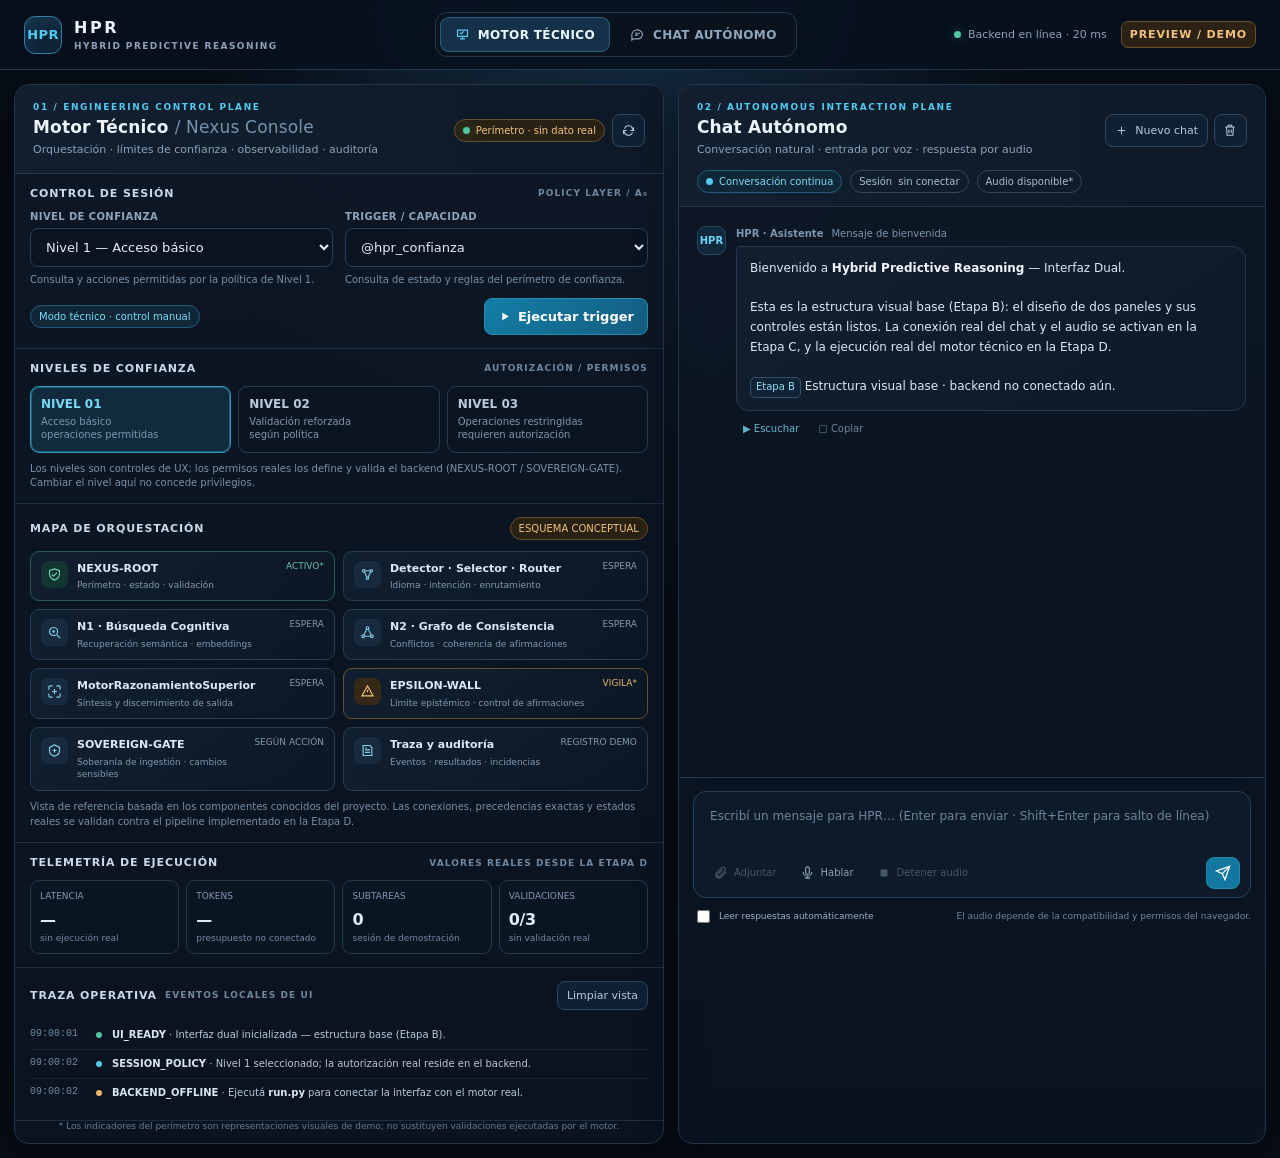
==== HPR/src/web_ui/index.html @ cb9484de "feat(ui): complete Etapa B - static dual interface served by local FastAPI - Add HPR/src/web_ui/ (in" ====
<!doctype html>
<html lang="es">
<head>
<meta charset="utf-8" />
<meta name="viewport" content="width=device-width, initial-scale=1" />
<title>HPR — Interfaz Dual</title>
<link rel="stylesheet" href="styles.css" />
</head>
<body>
<div class="app">
  <header class="topbar">
    <div class="brand"><div class="logo">HPR</div><div class="brandname">HPR <small>HYBRID PREDICTIVE REASONING</small></div></div>
    <nav class="tabs" aria-label="Áreas de trabajo">
      <button class="tab active" id="tab-tech" type="button"><svg width="15" height="15" viewBox="0 0 24 24" fill="none" stroke="currentColor" stroke-width="1.8"><path d="M4 5h16v10H4zM8 19h8M12 15v4"/><path d="m8 9 2 2 4-4"/></svg> MOTOR TÉCNICO</button>
      <button class="tab" id="tab-chat" type="button"><svg width="15" height="15" viewBox="0 0 24 24" fill="none" stroke="currentColor" stroke-width="1.8"><path d="M20 11.5a7.5 7.5 0 0 1-7.5 7.5H5l-2 2v-6a7.5 7.5 0 1 1 17-3.5Z"/><path d="M8 10h8M8 13h5"/></svg> CHAT AUTÓNOMO</button>
    </nav>
    <div class="topright"><span class="sysstate"><i class="dot"></i> UI disponible · backend no conectado</span><span class="demo-tag">PREVIEW / DEMO</span></div>
  </header>
  <main class="workspace">
    <!-- LEFT: TECHNICAL ENGINE -->
    <section class="pane tech-pane" id="tech-pane" aria-label="Motor Técnico HPR">
      <div class="pane-head">
        <div class="pane-head-row"><div><div class="eyebrow">01 / Engineering control plane</div><div class="pane-title">Motor Técnico <span style="color:#7892aa;font-weight:500">/ Nexus Console</span></div><div class="pane-sub">Orquestación · límites de confianza · observabilidad · auditoría</div></div><div class="head-actions"><span class="pill amber"><i class="dot"></i> Perímetro · sin dato real</span><button class="iconbtn" id="refresh-tech" type="button" title="Actualizar vista"><svg width="15" height="15" viewBox="0 0 24 24" fill="none" stroke="currentColor" stroke-width="1.8"><path d="M20 7v5h-5M4 17v-5h5"/><path d="M5.5 9a7 7 0 0 1 12-2L20 12M4 12l2.5 5a7 7 0 0 0 12-2"/></svg></button></div></div>
      </div>
      <div class="section">
        <div class="section-head"><div class="section-title">Control de sesión</div><span class="mini-label">Policy layer / A₀</span></div>
        <div class="controls-grid">
          <div class="field"><label class="fieldlabel" for="confidence">NIVEL DE CONFIANZA</label><select id="confidence"><option value="1">Nivel 1 — Acceso básico</option><option value="2">Nivel 2 — Confianza reforzada</option><option value="3">Nivel 3 — Acceso restringido</option></select><div class="select-note" id="confidence-note">Consulta y acciones permitidas por la política de Nivel 1.</div></div>
          <div class="field"><label class="fieldlabel" for="trigger">TRIGGER / CAPACIDAD</label><select id="trigger"><option value="@hpr_confianza">@hpr_confianza</option><option value="@nivel1">@nivel1</option><option value="@web_search">@web_search</option><option value="N1 · Búsqueda Cognitiva">N1 · Búsqueda Cognitiva</option><option value="N2 · Grafo de Consistencia">N2 · Grafo de Consistencia</option><option value="MotorRazonamientoSuperior">MotorRazonamientoSuperior</option><option value="SOVEREIGN-GATE">SOVEREIGN-GATE</option></select><div class="select-note" id="trigger-note">Consulta de estado y reglas del perímetro de confianza.</div></div>
        </div>
        <div class="control-footer"><span class="pill cyan" id="mode-pill">Modo técnico · control manual</span><button class="primarybtn" id="execute-trigger" type="button"><svg width="13" height="13" viewBox="0 0 24 24" fill="currentColor"><path d="m8 5 12 7-12 7z"/></svg> Ejecutar trigger</button></div>
      </div>
      <div class="section">
        <div class="section-head"><div class="section-title">Niveles de confianza</div><span class="mini-label">Autorización / permisos</span></div>
        <div class="confidence-strip" role="group" aria-label="Elegir nivel de confianza">
          <button class="level selected" data-level="1" type="button"><strong>NIVEL 01</strong><span>Acceso básico<br>operaciones permitidas</span></button>
          <button class="level" data-level="2" type="button"><strong>NIVEL 02</strong><span>Validación reforzada<br>según política</span></button>
          <button class="level" data-level="3" type="button"><strong>NIVEL 03</strong><span>Operaciones restringidas<br>requieren autorización</span></button>
        </div>
        <div class="select-note" style="margin-top:9px">Los niveles son controles de UX; los permisos reales los define y valida el backend (NEXUS-ROOT / SOVEREIGN-GATE). Cambiar el nivel aquí no concede privilegios.</div>
      </div>
      <div class="section">
        <div class="section-head"><div class="section-title">Mapa de orquestación</div><span class="pill amber" id="pipeline-status">ESQUEMA CONCEPTUAL</span></div>
        <div class="pipeline pipeline-wrap" id="pipeline">
          <div class="node ok" data-node="nexus"><div class="node-icon"><svg width="15" height="15" viewBox="0 0 24 24" fill="none" stroke="currentColor" stroke-width="1.8"><path d="M12 3 20 6v5c0 5-3.5 8-8 10-4.5-2-8-5-8-10V6z"/><path d="m8 12 2.5 2.5L16 9"/></svg></div><div><div class="node-name">NEXUS-ROOT</div><div class="node-meta">Perímetro · estado · validación</div></div><span class="node-status">ACTIVO*</span></div>
          <div class="node" data-node="router"><div class="node-icon"><svg width="15" height="15" viewBox="0 0 24 24" fill="none" stroke="currentColor" stroke-width="1.8"><circle cx="6" cy="6" r="2"/><circle cx="18" cy="6" r="2"/><circle cx="12" cy="18" r="2"/><path d="M8 6h8M7 8l4 8m6-8-4 8"/></svg></div><div><div class="node-name">Detector · Selector · Router</div><div class="node-meta">Idioma · intención · enrutamiento</div></div><span class="node-status" style="color:#8299af">ESPERA</span></div>
          <div class="node" data-node="n1"><div class="node-icon"><svg width="15" height="15" viewBox="0 0 24 24" fill="none" stroke="currentColor" stroke-width="1.8"><circle cx="10.5" cy="10.5" r="6.5"/><path d="m16 16 5 5M8 10h5M10.5 8v5"/></svg></div><div><div class="node-name">N1 · Búsqueda Cognitiva</div><div class="node-meta">Recuperación semántica · embeddings</div></div><span class="node-status" style="color:#8299af">ESPERA</span></div>
          <div class="node" data-node="n2"><div class="node-icon"><svg width="15" height="15" viewBox="0 0 24 24" fill="none" stroke="currentColor" stroke-width="1.8"><circle cx="12" cy="5" r="2.2"/><circle cx="5" cy="18" r="2.2"/><circle cx="19" cy="18" r="2.2"/><path d="m10.7 6.7-4.4 9.1m7-9.1 4.4 9.1M7.2 18h9.6"/></svg></div><div><div class="node-name">N2 · Grafo de Consistencia</div><div class="node-meta">Conflictos · coherencia de afirmaciones</div></div><span class="node-status" style="color:#8299af">ESPERA</span></div>
          <div class="node" data-node="reasoner"><div class="node-icon"><svg width="15" height="15" viewBox="0 0 24 24" fill="none" stroke="currentColor" stroke-width="1.8"><path d="M9 3H5a2 2 0 0 0-2 2v4m12-6h4a2 2 0 0 1 2 2v4M3 15v4a2 2 0 0 0 2 2h4m6 0h4a2 2 0 0 0 2-2v-4"/><path d="M8 12h8m-4-4v8"/></svg></div><div><div class="node-name">MotorRazonamientoSuperior</div><div class="node-meta">Síntesis y discernimiento de salida</div></div><span class="node-status" style="color:#8299af">ESPERA</span></div>
          <div class="node warn" data-node="epsilon"><div class="node-icon"><svg width="15" height="15" viewBox="0 0 24 24" fill="none" stroke="currentColor" stroke-width="1.8"><path d="M12 3 21 19H3z"/><path d="M12 9v4m0 3h.01"/></svg></div><div><div class="node-name">EPSILON-WALL</div><div class="node-meta">Límite epistémico · control de afirmaciones</div></div><span class="node-status" style="color:#e9b76a">VIGILA*</span></div>
          <div class="node" data-node="sovereign"><div class="node-icon"><svg width="15" height="15" viewBox="0 0 24 24" fill="none" stroke="currentColor" stroke-width="1.8"><path d="M12 3 20 7v5c0 5-4 8-8 9-4-1-8-4-8-9V7z"/><path d="M9 12h6m-3-3v6"/></svg></div><div><div class="node-name">SOVEREIGN-GATE</div><div class="node-meta">Soberanía de ingestión · cambios sensibles</div></div><span class="node-status" style="color:#8299af">SEGÚN ACCIÓN</span></div>
          <div class="node" data-node="audit"><div class="node-icon"><svg width="15" height="15" viewBox="0 0 24 24" fill="none" stroke="currentColor" stroke-width="1.8"><path d="M8 4h8l3 3v13H5V4z"/><path d="M8 11h8M8 15h8M8 8h3"/></svg></div><div><div class="node-name">Traza y auditoría</div><div class="node-meta">Eventos · resultados · incidencias</div></div><span class="node-status" style="color:#8299af">REGISTRO DEMO</span></div>
        </div>
        <div class="pipeline-caption">Vista de referencia basada en los componentes conocidos del proyecto. Las conexiones, precedencias exactas y estados reales se validan contra el pipeline implementado en la Etapa D.</div>
      </div>
      <div class="section">
        <div class="section-head"><div class="section-title">Telemetría de ejecución</div><span class="mini-label">Valores reales desde la Etapa D</span></div>
        <div class="telemetry">
          <div class="metric"><label>LATENCIA</label><strong id="latency">—</strong><small id="latency-sub">sin ejecución real</small></div>
          <div class="metric"><label>TOKENS</label><strong id="tokens">—</strong><small>presupuesto no conectado</small></div>
          <div class="metric"><label>SUBTAREAS</label><strong id="subtasks">0</strong><small>sesión de demostración</small></div>
          <div class="metric"><label>VALIDACIONES</label><strong id="validations">0/3</strong><small>sin validación real</small></div>
        </div>
      </div>
      <div class="section" style="flex:1;min-height:130px">
        <div class="section-head"><div class="section-title">Traza operativa</div><span class="mini-label" style="margin-right:auto">eventos locales de UI</span><button class="smallbtn" id="clear-events" type="button">Limpiar vista</button></div>
        <div class="events" id="events" aria-live="polite">
          <div class="event"><span class="event-time">09:00:01</span><i class="event-mark good"></i><div class="event-text"><b>UI_READY</b> · Interfaz dual inicializada — estructura base (Etapa B).</div></div>
          <div class="event"><span class="event-time">09:00:02</span><i class="event-mark"></i><div class="event-text"><b>SESSION_POLICY</b> · Nivel 1 seleccionado; la autorización real reside en el backend.</div></div>
          <div class="event"><span class="event-time">09:00:02</span><i class="event-mark warn"></i><div class="event-text"><b>BACKEND_OFFLINE</b> · Ejecutá <b>run.py</b> para conectar la interfaz con el motor real.</div></div>
        </div>
      </div>
      <div class="footnote">* Los indicadores del perímetro son representaciones visuales de demo; no sustituyen validaciones ejecutadas por el motor.</div>
    </section>

    <!-- RIGHT: CONVERSATIONAL CHAT -->
    <section class="pane chat-pane" id="chat-pane" aria-label="Chat Autónomo HPR">
      <div class="pane-head">
        <div class="pane-head-row"><div><div class="eyebrow">02 / Autonomous interaction plane</div><div class="pane-title">Chat Autónomo</div><div class="pane-sub">Conversación natural · entrada por voz · respuesta por audio</div></div><div class="chat-head-controls"><button class="smallbtn" id="new-chat" type="button" title="Crear conversación nueva"><svg width="13" height="13" viewBox="0 0 24 24" fill="none" stroke="currentColor" stroke-width="1.8"><path d="M12 5v14M5 12h14"/></svg><span>Nuevo chat</span></button><button class="iconbtn" id="clear-chat" type="button" title="Borrar conversación"><svg width="14" height="14" viewBox="0 0 24 24" fill="none" stroke="currentColor" stroke-width="1.8"><path d="M4 7h16M10 11v6m4-6v6M6 7l1 14h10l1-14M9 7V4h6v3"/></svg></button></div></div>
        <div class="chat-mode-line"><span class="pill cyan"><i class="dot" style="background:#55c9ef;box-shadow:none"></i> Conversación continua</span><span class="pill">Sesión <span id="session-id">sin conectar</span></span><span class="pill" id="voice-support">Audio: comprobando navegador…</span></div>
      </div>
      <div class="chat-messages" id="messages" aria-live="polite" aria-label="Mensajes de conversación">
        <div class="message assistant" data-role="assistant"><div class="avatar">HPR</div><div class="message-main"><div class="message-meta"><strong>HPR · Asistente</strong><span>Mensaje de bienvenida</span></div><div class="bubble">Bienvenido a <strong>Hybrid Predictive Reasoning</strong> — Interfaz Dual.<br><br>Esta es la estructura visual base (Etapa B): el diseño de dos paneles y sus controles están listos. La conexión real del chat y el audio se activan en la Etapa C, y la ejecución real del motor técnico en la Etapa D.<br><br><span class="inline-tag">Etapa B</span> Estructura visual base · backend no conectado aún.</div><div class="message-actions"><button class="response-audio" id="welcome-listen" type="button">▶ Escuchar</button><button id="welcome-copy" type="button">▢ Copiar</button></div></div></div>
      </div>
      <div class="chat-bottom">
        <div class="composer">
          <textarea id="prompt" rows="2" placeholder="Escribí un mensaje para HPR… (Enter para enviar · Shift+Enter para salto de línea)" aria-label="Mensaje para HPR"></textarea>
          <div class="file-chip" id="file-chip"></div>
          <div class="compose-row"><div class="compose-tools">
            <button class="toolbtn" id="attach-button" type="button" disabled title="No soportado: el backend no consume archivos" aria-disabled="true"><svg width="15" height="15" viewBox="0 0 24 24" fill="none" stroke="currentColor" stroke-width="1.8"><path d="m21 11.5-8.5 8.5a5 5 0 0 1-7-7L14 4.5a3.5 3.5 0 0 1 5 5L10 18.5a2 2 0 0 1-3-3l8-8"/></svg> Adjuntar</button>
            <input id="file-input" type="file" class="hidden" multiple />
            <button class="toolbtn" id="mic-button" type="button" title="Dictar un mensaje"><svg width="15" height="15" viewBox="0 0 24 24" fill="none" stroke="currentColor" stroke-width="1.8"><rect x="9" y="3" width="6" height="12" rx="3"/><path d="M5 11a7 7 0 0 0 14 0M12 18v3m-4 0h8"/></svg> <span id="mic-label">Hablar</span></button>
            <button class="toolbtn" id="stop-audio-button" type="button" disabled title="Audio de respuesta: Etapa C" aria-disabled="true"><svg width="14" height="14" viewBox="0 0 24 24" fill="currentColor"><rect x="6" y="6" width="12" height="12" rx="2"/></svg> Detener audio</button>
          </div><button class="sendbtn" id="send-button" type="button" title="Enviar mensaje"><svg width="16" height="16" viewBox="0 0 24 24" fill="none" stroke="currentColor" stroke-width="1.9"><path d="M22 2 15 22l-4-9-9-4Z"/><path d="M22 2 11 13"/></svg></button></div>
        </div>
        <div class="composer-foot"><label class="toggle"><input type="checkbox" id="autoplay" /> Leer respuestas automáticamente</label><span>El audio depende de la compatibilidad y permisos del navegador.</span></div>
      </div>
    </section>
  </main>
</div>
<div class="toast" id="toast" role="status"></div>
<script src="app.js" defer></script>
</body>
</html>
---- HPR/src/web_ui/styles.css ----
:root{--bg:#070d16;--panel:#0c1522;--panel2:#101d2c;--panel3:#132338;--line:#24364b;--line2:#30475f;--text:#edf4fb;--muted:#8da2b9;--cyan:#53c9ee;--cyan2:#209ac5;--green:#50c7a0;--amber:#e9b76a;--red:#e47783;--shadow:0 16px 42px #0005;--radius:15px;font-family:Inter,ui-sans-serif,system-ui,-apple-system,BlinkMacSystemFont,"Segoe UI",sans-serif}
*{box-sizing:border-box}body{margin:0;background:radial-gradient(ellipse at 48% -20%,#18344d 0,transparent 46%),var(--bg);color:var(--text);min-height:100vh;font-size:13px}button,select,input,textarea{font:inherit}button{cursor:pointer;color:inherit}button:focus-visible,select:focus-visible,textarea:focus-visible,input:focus-visible{outline:2px solid var(--cyan);outline-offset:2px}.app{min-height:100vh;display:flex;flex-direction:column}.topbar{height:70px;display:flex;align-items:center;justify-content:space-between;gap:20px;padding:0 24px;border-bottom:1px solid var(--line);background:#08111ddc;backdrop-filter:blur(15px);position:sticky;top:0;z-index:10}.brand{display:flex;align-items:center;gap:12px;min-width:220px}.logo{width:38px;height:38px;border:1px solid #397da0;border-radius:11px;display:grid;place-items:center;color:var(--cyan);font-weight:850;letter-spacing:.03em;background:linear-gradient(145deg,#15314a,#0b1928);box-shadow:inset 0 0 18px #2cb5df18}.brandname{font-weight:780;letter-spacing:.16em;font-size:16px}.brandname small{display:block;margin-top:4px;color:var(--muted);font-size:9px;letter-spacing:.16em;font-weight:600}.tabs{display:flex;gap:5px;padding:4px;border:1px solid var(--line);background:#09121d;border-radius:12px}.tab{border:0;background:transparent;padding:10px 15px;border-radius:9px;color:#8fa5bc;display:flex;align-items:center;gap:8px;font-size:12px;font-weight:700;letter-spacing:.03em}.tab.active{background:#153149;color:#e9f8ff;box-shadow:inset 0 0 0 1px #28617c}.tab.active svg{color:var(--cyan)}.topright{display:flex;align-items:center;gap:14px;color:var(--muted);font-size:11px}.demo-tag{border:1px solid #69512e;border-radius:7px;padding:6px 8px;color:#f0c47e;background:#2b2114;font-weight:750;letter-spacing:.08em}.sysstate{display:flex;align-items:center;gap:7px;white-space:nowrap}.dot{width:7px;height:7px;background:var(--green);border-radius:50%;box-shadow:0 0 11px #50c7a066;display:inline-block}.workspace{flex:1;display:grid;grid-template-columns:minmax(530px,1.05fr) minmax(450px,.95fr);gap:14px;padding:14px;max-width:1920px;width:100%;margin:0 auto;align-items:stretch}.pane{min-width:0;background:linear-gradient(180deg,#0d1725f5,#0a131ff5);border:1px solid var(--line);border-radius:var(--radius);overflow:hidden;display:flex;flex-direction:column;box-shadow:var(--shadow);min-height:calc(100vh - 99px)}.pane-head{padding:17px 18px 14px;border-bottom:1px solid var(--line);background:linear-gradient(90deg,#111f30,#0e1927)}.pane-head-row{display:flex;align-items:center;justify-content:space-between;gap:10px}.eyebrow{font-size:9px;letter-spacing:.18em;color:var(--cyan);font-weight:800;text-transform:uppercase}.pane-title{font-size:17px;letter-spacing:.01em;font-weight:760;margin:5px 0 0}.pane-sub{color:var(--muted);font-size:11px;margin-top:5px;line-height:1.5}.head-actions{display:flex;gap:7px;align-items:center}.iconbtn,.smallbtn,.primarybtn,.subtlebtn{border:1px solid var(--line2);border-radius:8px;background:#102033;color:#b7cada;padding:8px 10px;display:inline-flex;align-items:center;justify-content:center;gap:7px;transition:.15s ease;white-space:nowrap}.iconbtn{width:33px;height:33px;padding:0}.iconbtn:hover,.smallbtn:hover,.subtlebtn:hover{border-color:#4d7b99;background:#142a3d;color:#f0f7ff}.primarybtn{background:linear-gradient(135deg,#137ea6,#155c80);border-color:#258db2;color:white;font-weight:750;padding:10px 13px}.primarybtn:hover{filter:brightness(1.12)}.subtlebtn{background:#0c1725}.smallbtn{font-size:11px;padding:7px 9px}.pill{display:inline-flex;align-items:center;gap:6px;padding:5px 8px;border-radius:99px;border:1px solid var(--line2);color:#a9bed2;font-size:10px;white-space:nowrap}.pill.green{border-color:#225e50;background:#102a27;color:#7adbb9}.pill.cyan{border-color:#245d79;background:#102738;color:#7cddf8}.pill.amber{border-color:#67502f;background:#2a2115;color:#f0c27c}.pill.red{border-color:#653640;background:#28141b;color:#ef9ba6}.section{padding:13px 15px;border-bottom:1px solid #1e2d3f}.section-head{display:flex;justify-content:space-between;align-items:center;gap:8px;margin-bottom:11px}.section-title{font-size:11px;font-weight:800;letter-spacing:.08em;color:#c9d9e9;text-transform:uppercase}.muted{color:var(--muted)}.fieldlabel{display:block;color:#8ea5bb;font-size:10px;font-weight:700;letter-spacing:.04em;margin-bottom:6px}.controls-grid{display:grid;grid-template-columns:1fr 1fr;gap:12px}.field select,.field input{width:100%;border:1px solid #294158;border-radius:8px;background:#0a1421;color:#e2edf8;padding:10px 11px;outline:none}.select-note{color:#7990a7;font-size:10px;line-height:1.4;margin-top:6px}.control-footer{display:flex;align-items:center;justify-content:space-between;gap:10px;margin-top:11px}.confidence-strip{display:grid;grid-template-columns:repeat(3,1fr);gap:7px}.level{border:1px solid #2a3b50;border-radius:9px;background:#0b1522;padding:10px;text-align:left;min-width:0}.level strong{display:block;font-size:12px;color:#b9c9d9;margin-bottom:4px}.level span{display:block;color:#7f96ad;font-size:10px;line-height:1.35}.level.selected{background:#112b3d;border-color:#3099bf;box-shadow:inset 0 0 0 1px #1b607d}.level.selected strong{color:#78d9f5}.pipeline-wrap{position:relative}.pipeline{display:grid;grid-template-columns:1fr 1fr;gap:8px}.node{position:relative;border:1px solid #263d54;border-radius:9px;padding:9px 10px;background:linear-gradient(145deg,#101f30,#0c1725);min-width:0;display:flex;gap:9px;align-items:flex-start}.node.active{border-color:#299cc1;background:linear-gradient(145deg,#12354a,#102337)}.node.ok{border-color:#275b50}.node.warn{border-color:#66502f}.node-icon{width:27px;height:27px;flex:0 0 27px;display:grid;place-items:center;border-radius:7px;background:#182b3e;color:#83cfe6}.node.ok .node-icon{background:#12352f;color:#70d4b3}.node.warn .node-icon{background:#352817;color:#edc17a}.node-name{font-weight:730;font-size:11px;color:#dce8f4;line-height:1.4}.node-meta{font-size:9px;color:#8199b1;margin-top:3px;line-height:1.4}.node-status{margin-left:auto;font-size:9px;color:#6fbfa7;white-space:nowrap}.pipeline-caption{font-size:10px;color:#788fa6;line-height:1.45;margin-top:9px}.telemetry{display:grid;grid-template-columns:repeat(4,1fr);gap:7px}.metric{border:1px solid #24384c;border-radius:9px;background:#0a1522;padding:10px 9px;min-width:0}.metric label{display:block;font-size:9px;color:#839ab1;line-height:1.3}.metric strong{display:block;margin-top:7px;font-size:16px;letter-spacing:-.02em;color:#e0edf8}.metric small{display:block;margin-top:4px;color:#7188a0;font-size:9px}.events{display:flex;flex-direction:column;gap:0}.event{display:grid;grid-template-columns:58px 8px 1fr;gap:8px;align-items:start;padding:7px 0;border-bottom:1px solid #172537;font-size:10px}.event:last-child{border-bottom:0}.event-time{font-family:ui-monospace,monospace;color:#7189a1}.event-mark{width:6px;height:6px;border-radius:50%;margin-top:4px;background:var(--cyan)}.event-mark.good{background:var(--green)}.event-mark.warn{background:var(--amber)}.event-text{color:#b8c9d9;line-height:1.4}.event-text b{font-weight:720;color:#d8e7f4}.security-row{display:grid;grid-template-columns:repeat(3,1fr);gap:7px}.security-item{border:1px solid #263b50;border-radius:8px;padding:9px;background:#0b1623;min-width:0}.security-item strong{display:block;font-size:10px;color:#d6e4f0}.security-item span{display:block;font-size:9px;color:#8198af;margin-top:4px;line-height:1.35}.chat-pane{position:relative}.chat-pane .pane-head{padding-bottom:13px}.chat-head-controls{display:flex;gap:6px}.chat-mode-line{display:flex;align-items:center;gap:8px;margin-top:11px;flex-wrap:wrap}.chat-messages{flex:1;padding:19px 18px 14px;overflow:auto;display:flex;flex-direction:column;gap:17px;min-height:300px;max-height:calc(100vh - 330px);scroll-behavior:smooth}.message{display:flex;gap:10px;align-items:flex-start;max-width:100%}.message.user{flex-direction:row-reverse}.avatar{width:29px;height:29px;border-radius:9px;flex:0 0 29px;display:grid;place-items:center;border:1px solid #2a465e;background:#10283b;color:#6cd6f4;font-size:10px;font-weight:850}.user .avatar{background:#253243;color:#c4d1df;border-color:#425469}.message-main{min-width:0;max-width:calc(100% - 40px)}.message.user .message-main{display:flex;flex-direction:column;align-items:flex-end}.message-meta{font-size:10px;color:#7e96ad;margin:2px 0 7px;display:flex;gap:8px;align-items:center}.bubble{border:1px solid #24394e;background:linear-gradient(145deg,#111f30,#0d1927);padding:12px 13px;border-radius:4px 13px 13px 13px;color:#dce8f4;line-height:1.65;font-size:12px;overflow-wrap:anywhere}.user .bubble{border-color:#22536a;background:#123044;border-radius:13px 4px 13px 13px;color:#e5f6ff}.bubble strong{color:#f2f7fb}.bubble .inline-tag{display:inline-block;border:1px solid #35516a;background:#102235;border-radius:5px;padding:1px 5px;font-size:10px;color:#91dff4}.message-actions{display:flex;gap:5px;margin-top:7px;opacity:.82}.message-actions button{border:1px solid transparent;background:transparent;color:#839ab0;padding:4px 6px;border-radius:5px;font-size:10px;display:flex;gap:5px;align-items:center}.message-actions button:hover{border-color:#304a61;color:#d2e2ef;background:#132438}.message.user .message-actions{display:none}.response-audio{color:#7ad8ef!important}.typing{display:inline-flex;gap:4px;padding:5px 0}.typing i{width:5px;height:5px;border-radius:50%;background:#6fc6e2;animation:pulse 1s infinite alternate}.typing i:nth-child(2){animation-delay:.2s}.typing i:nth-child(3){animation-delay:.4s}@keyframes pulse{to{opacity:.25;transform:translateY(-3px)}}.chat-bottom{border-top:1px solid var(--line);background:#0b1522;padding:13px 14px 12px}.composer{border:1px solid #2a4158;background:#0d1a29;border-radius:13px;padding:8px 9px;box-shadow:0 5px 20px #0002}.composer:focus-within{border-color:#3987a8;box-shadow:0 0 0 2px #2ea6d51a}.composer textarea{width:100%;resize:none;min-height:50px;max-height:150px;border:0;outline:0;background:transparent;color:#eaf4fc;padding:7px 7px;font-size:12px;line-height:1.55}.composer textarea::placeholder{color:#6e859d}.compose-row{display:flex;align-items:center;justify-content:space-between;gap:8px;padding:3px 1px 0}.compose-tools{display:flex;align-items:center;gap:5px}.toolbtn{border:1px solid transparent;background:transparent;color:#8ba2b7;border-radius:7px;min-height:30px;padding:5px 8px;display:flex;align-items:center;gap:6px;font-size:10px}.toolbtn:hover{background:#15283a;color:#d9edf8;border-color:#2b455c}.toolbtn.recording{color:#ff9eab;border-color:#82454f;background:#311921}.sendbtn{height:32px;min-width:34px;border-radius:8px;border:1px solid #2487ab;background:#1378a0;color:white;display:grid;place-items:center}.sendbtn:disabled{opacity:.4;cursor:not-allowed}.toolbtn:disabled{opacity:.45;cursor:not-allowed}.composer-foot{display:flex;justify-content:space-between;align-items:center;margin-top:9px;color:#6f859b;font-size:9px;gap:8px}.toggle{display:inline-flex;align-items:center;gap:6px;color:#99b0c5;cursor:pointer}.toggle input{accent-color:#28acd2}.toast{position:fixed;right:20px;bottom:20px;z-index:40;max-width:350px;background:#13283b;border:1px solid #39718d;color:#e4f5ff;padding:12px 15px;border-radius:10px;box-shadow:var(--shadow);opacity:0;transform:translateY(8px);pointer-events:none;transition:.2s}.toast.show{opacity:1;transform:translateY(0)}.file-chip{display:none;margin:6px 2px 0;color:#9ddff0;font-size:10px}.file-chip.show{display:block}.footnote{padding:0 18px 12px;font-size:9px;color:#637b92;text-align:center}.mini-label{font-size:9px;letter-spacing:.12em;color:#6f879f;text-transform:uppercase;font-weight:800}.separator{height:1px;background:#1d2c3e;margin:12px 0}.hidden{display:none!important}.sr-only{position:absolute;width:1px;height:1px;overflow:hidden;clip:rect(0,0,0,0);white-space:nowrap}
@media(max-width:1080px){.workspace{grid-template-columns:minmax(0,1fr);}.pane{min-height:auto}.tech-pane{order:1}.chat-pane{order:2}.chat-messages{max-height:560px;min-height:420px}.topbar{padding:0 14px}.topright .sysstate{display:none}}
@media(max-width:650px){.topbar{height:auto;min-height:70px;flex-wrap:wrap;padding:12px;gap:10px}.brand{min-width:auto}.tabs{order:3;width:100%;}.tab{flex:1;justify-content:center;padding:9px 6px;font-size:10px}.topright{margin-left:auto}.demo-tag{font-size:9px}.workspace{padding:8px;gap:9px}.pane-head{padding:13px}.section{padding:11px}.controls-grid{grid-template-columns:1fr}.telemetry{grid-template-columns:1fr 1fr}.pipeline{grid-template-columns:1fr}.security-row{grid-template-columns:1fr}.chat-messages{padding:14px 11px;min-height:370px}.chat-bottom{padding:10px}.pane-title{font-size:15px}.head-actions .smallbtn span{display:none}}
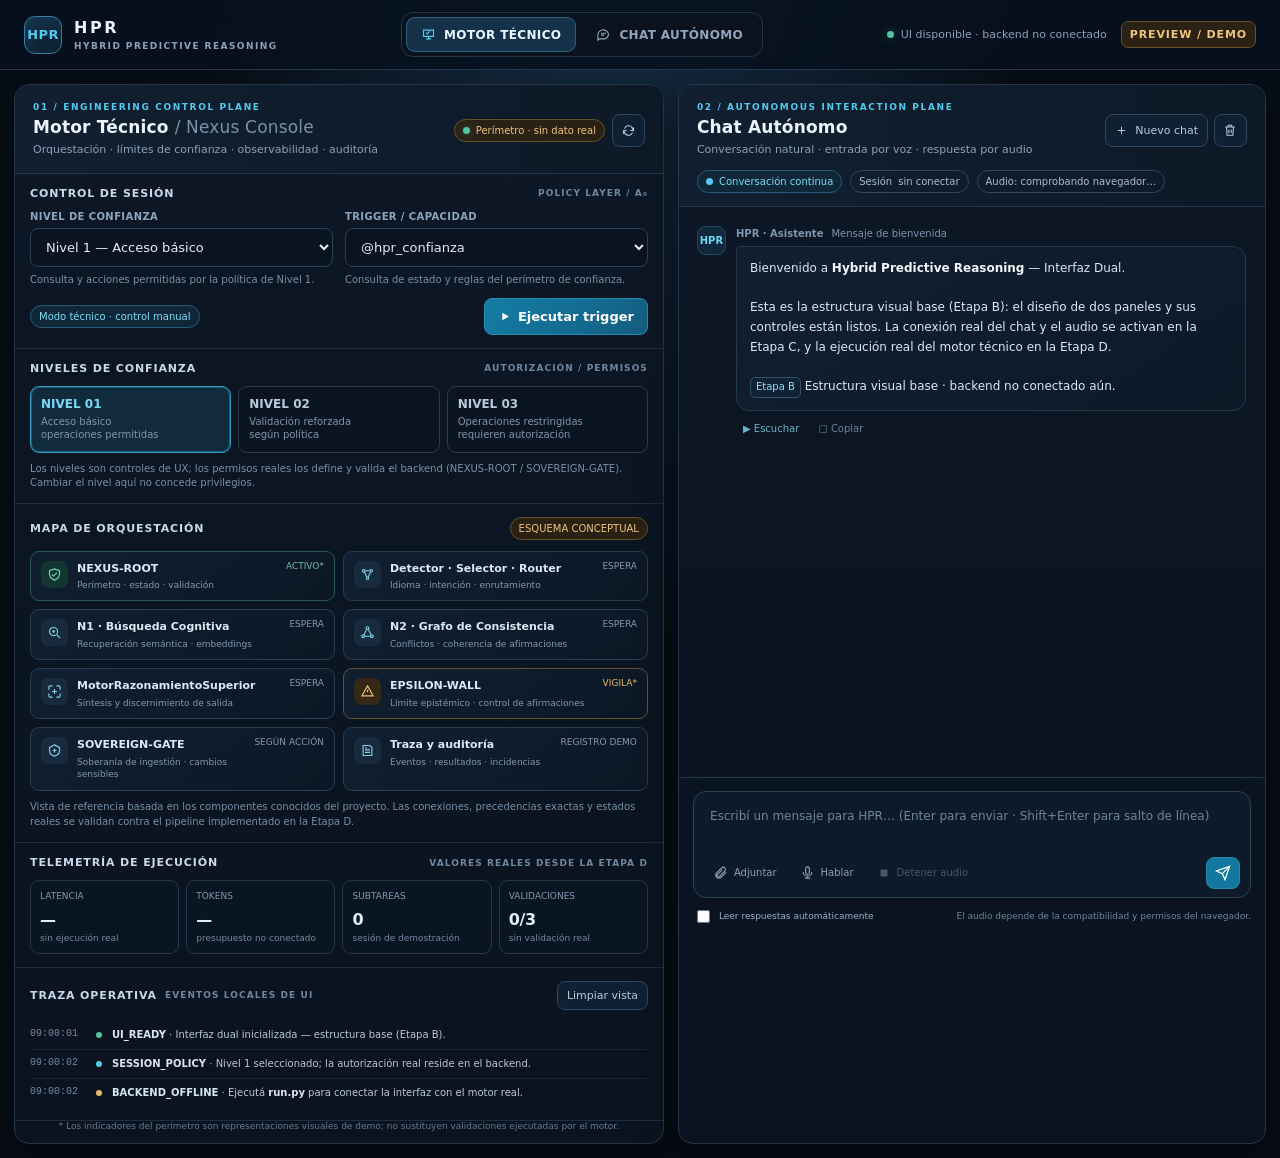
==== commit ebfdbe72: "feat(ui): Etapa C completada - chat real, TTS soberano y seguridad ?query=" ====
--- a/HPR/src/web_ui/index.html
+++ b/HPR/src/web_ui/index.html
@@ -87,10 +87,10 @@
           <textarea id="prompt" rows="2" placeholder="Escribí un mensaje para HPR… (Enter para enviar · Shift+Enter para salto de línea)" aria-label="Mensaje para HPR"></textarea>
           <div class="file-chip" id="file-chip"></div>
           <div class="compose-row"><div class="compose-tools">
-            <button class="toolbtn" id="attach-button" type="button" disabled title="No soportado: el backend no consume archivos" aria-disabled="true"><svg width="15" height="15" viewBox="0 0 24 24" fill="none" stroke="currentColor" stroke-width="1.8"><path d="m21 11.5-8.5 8.5a5 5 0 0 1-7-7L14 4.5a3.5 3.5 0 0 1 5 5L10 18.5a2 2 0 0 1-3-3l8-8"/></svg> Adjuntar</button>
+            <button class="toolbtn" id="attach-button" type="button" title="Adjuntar archivos (el backend no los procesa: solo se registran en la traza)"><svg width="15" height="15" viewBox="0 0 24 24" fill="none" stroke="currentColor" stroke-width="1.8"><path d="m21 11.5-8.5 8.5a5 5 0 0 1-7-7L14 4.5a3.5 3.5 0 0 1 5 5L10 18.5a2 2 0 0 1-3-3l8-8"/></svg> Adjuntar</button>
             <input id="file-input" type="file" class="hidden" multiple />
             <button class="toolbtn" id="mic-button" type="button" title="Dictar un mensaje"><svg width="15" height="15" viewBox="0 0 24 24" fill="none" stroke="currentColor" stroke-width="1.8"><rect x="9" y="3" width="6" height="12" rx="3"/><path d="M5 11a7 7 0 0 0 14 0M12 18v3m-4 0h8"/></svg> <span id="mic-label">Hablar</span></button>
-            <button class="toolbtn" id="stop-audio-button" type="button" disabled title="Audio de respuesta: Etapa C" aria-disabled="true"><svg width="14" height="14" viewBox="0 0 24 24" fill="currentColor"><rect x="6" y="6" width="12" height="12" rx="2"/></svg> Detener audio</button>
+            <button class="toolbtn" id="stop-audio-button" type="button" disabled title="Detener la lectura de voz en curso" aria-disabled="true"><svg width="14" height="14" viewBox="0 0 24 24" fill="currentColor"><rect x="6" y="6" width="12" height="12" rx="2"/></svg> Detener audio</button>
           </div><button class="sendbtn" id="send-button" type="button" title="Enviar mensaje"><svg width="16" height="16" viewBox="0 0 24 24" fill="none" stroke="currentColor" stroke-width="1.9"><path d="M22 2 15 22l-4-9-9-4Z"/><path d="M22 2 11 13"/></svg></button></div>
         </div>
         <div class="composer-foot"><label class="toggle"><input type="checkbox" id="autoplay" /> Leer respuestas automáticamente</label><span>El audio depende de la compatibilidad y permisos del navegador.</span></div>
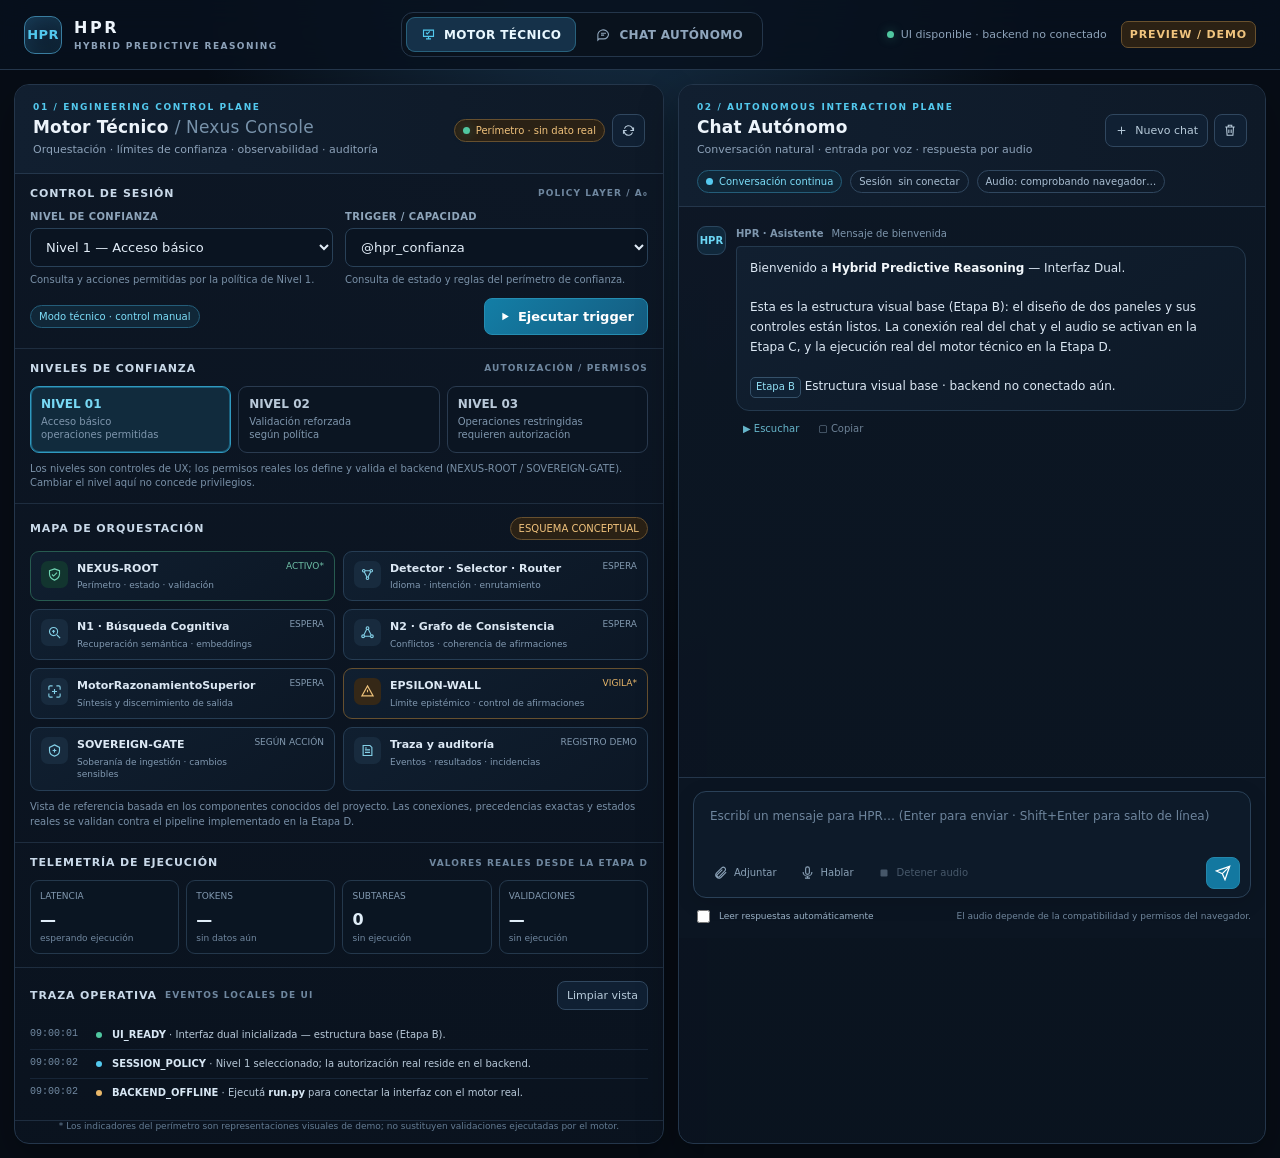
==== commit dbb88f9b: "feat(ui): Etapa D5 - conexion real del frontend con endpoint de triggers" ====
--- a/HPR/src/web_ui/index.html
+++ b/HPR/src/web_ui/index.html
@@ -56,10 +56,10 @@
       <div class="section">
         <div class="section-head"><div class="section-title">Telemetría de ejecución</div><span class="mini-label">Valores reales desde la Etapa D</span></div>
         <div class="telemetry">
-          <div class="metric"><label>LATENCIA</label><strong id="latency">—</strong><small id="latency-sub">sin ejecución real</small></div>
-          <div class="metric"><label>TOKENS</label><strong id="tokens">—</strong><small>presupuesto no conectado</small></div>
-          <div class="metric"><label>SUBTAREAS</label><strong id="subtasks">0</strong><small>sesión de demostración</small></div>
-          <div class="metric"><label>VALIDACIONES</label><strong id="validations">0/3</strong><small>sin validación real</small></div>
+          <div class="metric"><label>LATENCIA</label><strong id="latency">—</strong><small id="latency-sub">esperando ejecución</small></div>
+          <div class="metric"><label>TOKENS</label><strong id="tokens">—</strong><small>sin datos aún</small></div>
+          <div class="metric"><label>SUBTAREAS</label><strong id="subtasks">0</strong><small>sin ejecución</small></div>
+          <div class="metric"><label>VALIDACIONES</label><strong id="validations">—</strong><small>sin ejecución</small></div>
         </div>
       </div>
       <div class="section" style="flex:1;min-height:130px">
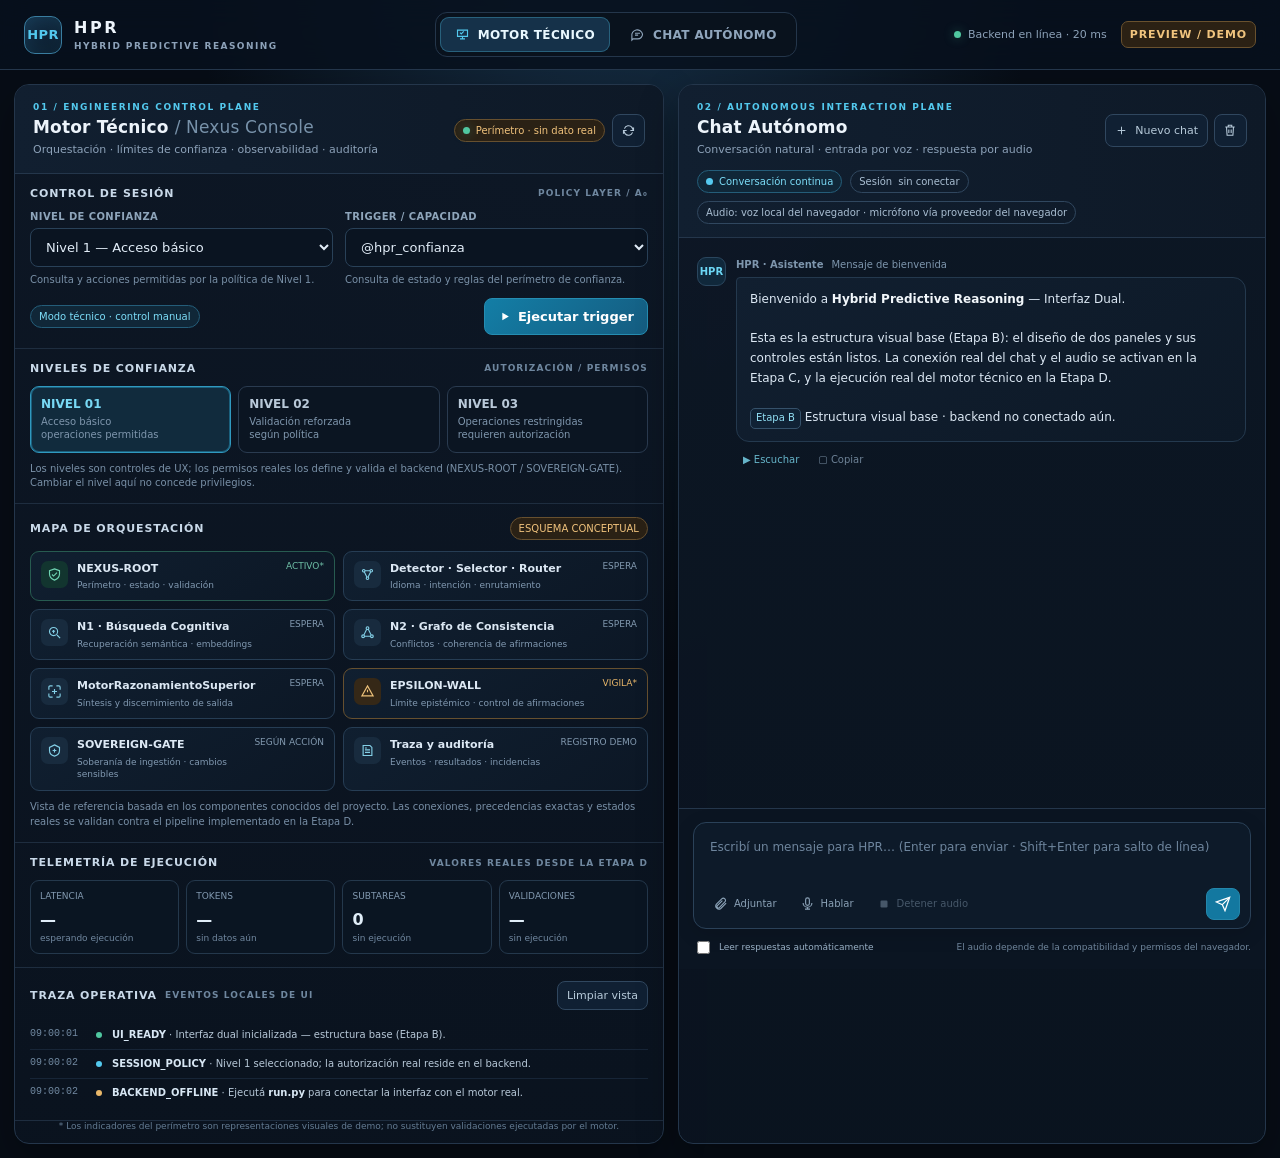
==== commit a0425972: "fix(ui): Fase 2 - corregir SyntaxError que bloqueaba toda la UI + cache-busting" ====
--- a/HPR/src/web_ui/index.html
+++ b/HPR/src/web_ui/index.html
@@ -99,6 +99,6 @@
   </main>
 </div>
 <div class="toast" id="toast" role="status"></div>
-<script src="app.js" defer></script>
+<script src="app.js?v=2" defer></script>
 </body>
 </html>
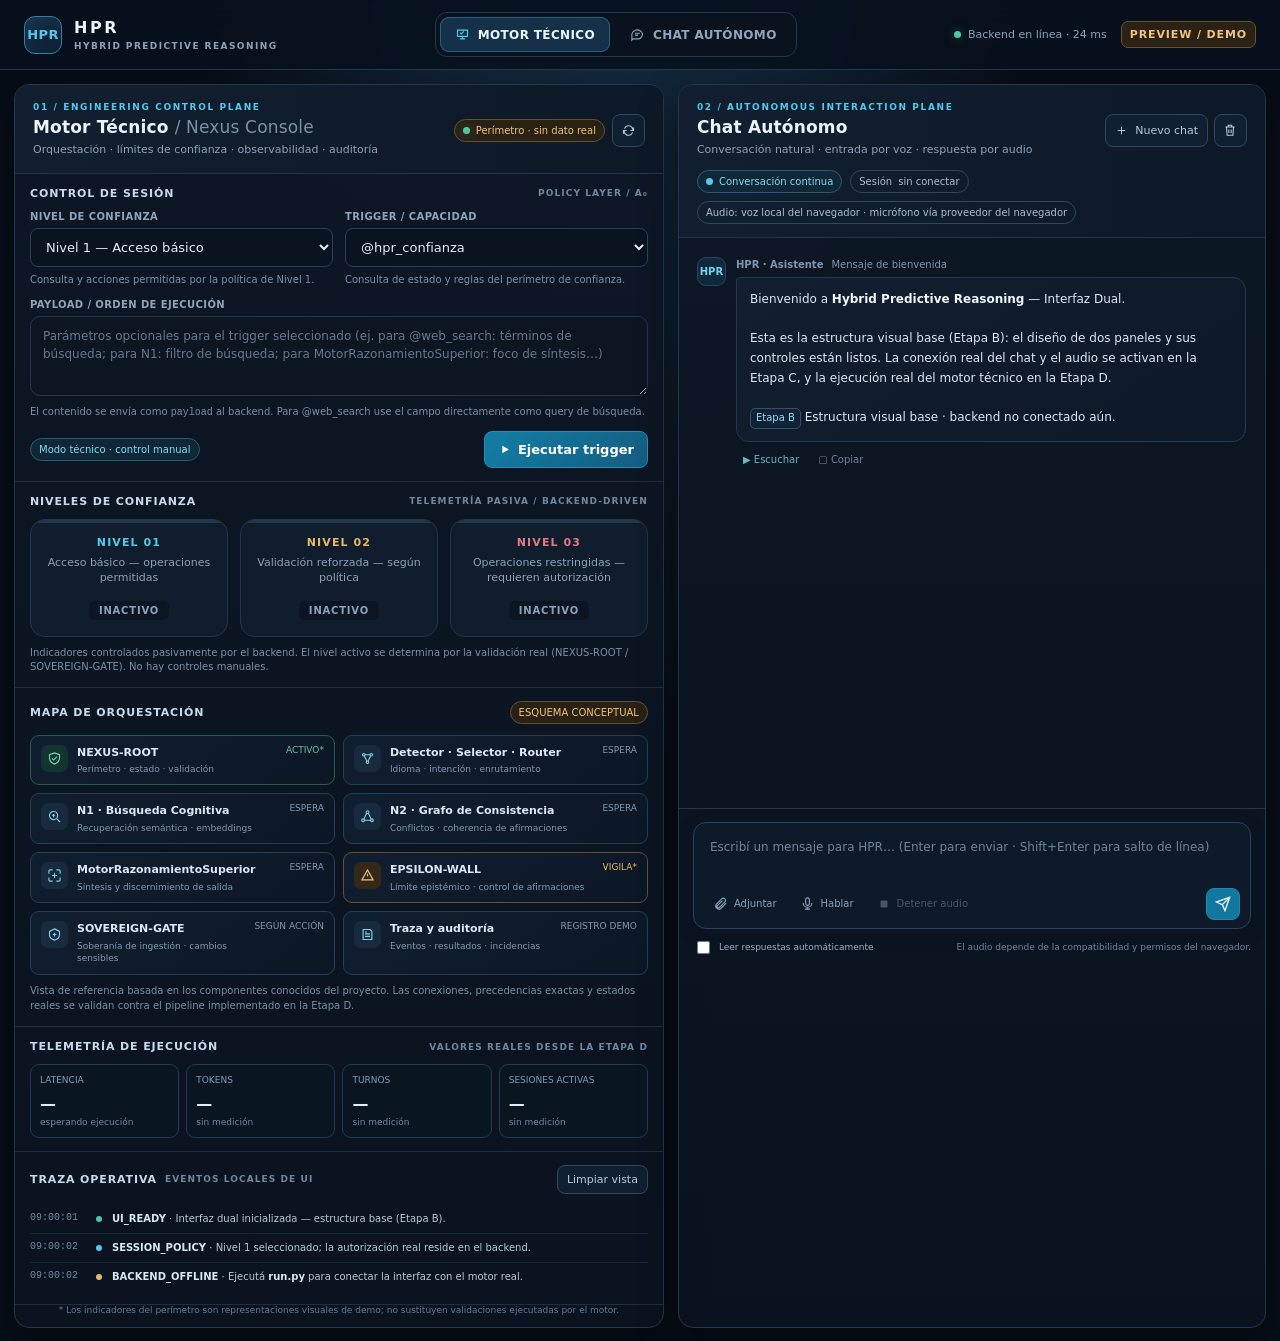
==== commit 6b8d0843: "fix(ui): render honesto de Nexus Console (turnos/sesiones/tokens reales) (G.3)" ====
--- a/HPR/src/web_ui/index.html
+++ b/HPR/src/web_ui/index.html
@@ -28,16 +28,33 @@
           <div class="field"><label class="fieldlabel" for="confidence">NIVEL DE CONFIANZA</label><select id="confidence"><option value="1">Nivel 1 — Acceso básico</option><option value="2">Nivel 2 — Confianza reforzada</option><option value="3">Nivel 3 — Acceso restringido</option></select><div class="select-note" id="confidence-note">Consulta y acciones permitidas por la política de Nivel 1.</div></div>
           <div class="field"><label class="fieldlabel" for="trigger">TRIGGER / CAPACIDAD</label><select id="trigger"><option value="@hpr_confianza">@hpr_confianza</option><option value="@nivel1">@nivel1</option><option value="@web_search">@web_search</option><option value="N1 · Búsqueda Cognitiva">N1 · Búsqueda Cognitiva</option><option value="N2 · Grafo de Consistencia">N2 · Grafo de Consistencia</option><option value="MotorRazonamientoSuperior">MotorRazonamientoSuperior</option><option value="SOVEREIGN-GATE">SOVEREIGN-GATE</option></select><div class="select-note" id="trigger-note">Consulta de estado y reglas del perímetro de confianza.</div></div>
         </div>
+        <div class="field" style="margin-top:12px">
+          <label class="fieldlabel" for="trigger-payload">PAYLOAD / ORDEN DE EJECUCIÓN</label>
+          <textarea id="trigger-payload" rows="3" placeholder="Parámetros opcionales para el trigger seleccionado (ej. para @web_search: términos de búsqueda; para N1: filtro de búsqueda; para MotorRazonamientoSuperior: foco de síntesis…)"></textarea>
+          <div class="select-note">El contenido se envía como <code>payload</code> al backend. Para @web_search use el campo directamente como query de búsqueda.</div>
+        </div>
         <div class="control-footer"><span class="pill cyan" id="mode-pill">Modo técnico · control manual</span><button class="primarybtn" id="execute-trigger" type="button"><svg width="13" height="13" viewBox="0 0 24 24" fill="currentColor"><path d="m8 5 12 7-12 7z"/></svg> Ejecutar trigger</button></div>
       </div>
       <div class="section">
-        <div class="section-head"><div class="section-title">Niveles de confianza</div><span class="mini-label">Autorización / permisos</span></div>
-        <div class="confidence-strip" role="group" aria-label="Elegir nivel de confianza">
-          <button class="level selected" data-level="1" type="button"><strong>NIVEL 01</strong><span>Acceso básico<br>operaciones permitidas</span></button>
-          <button class="level" data-level="2" type="button"><strong>NIVEL 02</strong><span>Validación reforzada<br>según política</span></button>
-          <button class="level" data-level="3" type="button"><strong>NIVEL 03</strong><span>Operaciones restringidas<br>requieren autorización</span></button>
+        <div class="section-head"><div class="section-title">Niveles de confianza</div><span class="mini-label">Telemetría pasiva / Backend-driven</span></div>
+        <div class="confidence-indicators" role="status" aria-live="polite" aria-label="Indicadores de nivel de confianza desde backend">
+          <div class="confidence-indicator" data-level="1" id="conf-ind-1">
+            <div class="conf-level-badge">NIVEL 01</div>
+            <div class="conf-desc">Acceso básico — operaciones permitidas</div>
+            <div class="conf-status" id="conf-status-1">INACTIVO</div>
+          </div>
+          <div class="confidence-indicator" data-level="2" id="conf-ind-2">
+            <div class="conf-level-badge">NIVEL 02</div>
+            <div class="conf-desc">Validación reforzada — según política</div>
+            <div class="conf-status" id="conf-status-2">INACTIVO</div>
+          </div>
+          <div class="confidence-indicator" data-level="3" id="conf-ind-3">
+            <div class="conf-level-badge">NIVEL 03</div>
+            <div class="conf-desc">Operaciones restringidas — requieren autorización</div>
+            <div class="conf-status" id="conf-status-3">INACTIVO</div>
+          </div>
         </div>
-        <div class="select-note" style="margin-top:9px">Los niveles son controles de UX; los permisos reales los define y valida el backend (NEXUS-ROOT / SOVEREIGN-GATE). Cambiar el nivel aquí no concede privilegios.</div>
+        <div class="select-note" style="margin-top:9px">Indicadores controlados pasivamente por el backend. El nivel activo se determina por la validación real (NEXUS-ROOT / SOVEREIGN-GATE). No hay controles manuales.</div>
       </div>
       <div class="section">
         <div class="section-head"><div class="section-title">Mapa de orquestación</div><span class="pill amber" id="pipeline-status">ESQUEMA CONCEPTUAL</span></div>
@@ -57,9 +74,9 @@
         <div class="section-head"><div class="section-title">Telemetría de ejecución</div><span class="mini-label">Valores reales desde la Etapa D</span></div>
         <div class="telemetry">
           <div class="metric"><label>LATENCIA</label><strong id="latency">—</strong><small id="latency-sub">esperando ejecución</small></div>
-          <div class="metric"><label>TOKENS</label><strong id="tokens">—</strong><small>sin datos aún</small></div>
-          <div class="metric"><label>SUBTAREAS</label><strong id="subtasks">0</strong><small>sin ejecución</small></div>
-          <div class="metric"><label>VALIDACIONES</label><strong id="validations">—</strong><small>sin ejecución</small></div>
+          <div class="metric"><label>TOKENS</label><strong id="tokens">—</strong><small id="tokens-sub">sin medición</small></div>
+          <div class="metric"><label>TURNOS</label><strong id="turns">—</strong><small id="turns-sub">sin medición</small></div>
+          <div class="metric"><label>SESIONES ACTIVAS</label><strong id="sessions">—</strong><small id="sessions-sub">sin medición</small></div>
         </div>
       </div>
       <div class="section" style="flex:1;min-height:130px">
--- a/HPR/src/web_ui/styles.css
+++ b/HPR/src/web_ui/styles.css
@@ -2,3 +2,34 @@
 *{box-sizing:border-box}body{margin:0;background:radial-gradient(ellipse at 48% -20%,#18344d 0,transparent 46%),var(--bg);color:var(--text);min-height:100vh;font-size:13px}button,select,input,textarea{font:inherit}button{cursor:pointer;color:inherit}button:focus-visible,select:focus-visible,textarea:focus-visible,input:focus-visible{outline:2px solid var(--cyan);outline-offset:2px}.app{min-height:100vh;display:flex;flex-direction:column}.topbar{height:70px;display:flex;align-items:center;justify-content:space-between;gap:20px;padding:0 24px;border-bottom:1px solid var(--line);background:#08111ddc;backdrop-filter:blur(15px);position:sticky;top:0;z-index:10}.brand{display:flex;align-items:center;gap:12px;min-width:220px}.logo{width:38px;height:38px;border:1px solid #397da0;border-radius:11px;display:grid;place-items:center;color:var(--cyan);font-weight:850;letter-spacing:.03em;background:linear-gradient(145deg,#15314a,#0b1928);box-shadow:inset 0 0 18px #2cb5df18}.brandname{font-weight:780;letter-spacing:.16em;font-size:16px}.brandname small{display:block;margin-top:4px;color:var(--muted);font-size:9px;letter-spacing:.16em;font-weight:600}.tabs{display:flex;gap:5px;padding:4px;border:1px solid var(--line);background:#09121d;border-radius:12px}.tab{border:0;background:transparent;padding:10px 15px;border-radius:9px;color:#8fa5bc;display:flex;align-items:center;gap:8px;font-size:12px;font-weight:700;letter-spacing:.03em}.tab.active{background:#153149;color:#e9f8ff;box-shadow:inset 0 0 0 1px #28617c}.tab.active svg{color:var(--cyan)}.topright{display:flex;align-items:center;gap:14px;color:var(--muted);font-size:11px}.demo-tag{border:1px solid #69512e;border-radius:7px;padding:6px 8px;color:#f0c47e;background:#2b2114;font-weight:750;letter-spacing:.08em}.sysstate{display:flex;align-items:center;gap:7px;white-space:nowrap}.dot{width:7px;height:7px;background:var(--green);border-radius:50%;box-shadow:0 0 11px #50c7a066;display:inline-block}.workspace{flex:1;display:grid;grid-template-columns:minmax(530px,1.05fr) minmax(450px,.95fr);gap:14px;padding:14px;max-width:1920px;width:100%;margin:0 auto;align-items:stretch}.pane{min-width:0;background:linear-gradient(180deg,#0d1725f5,#0a131ff5);border:1px solid var(--line);border-radius:var(--radius);overflow:hidden;display:flex;flex-direction:column;box-shadow:var(--shadow);min-height:calc(100vh - 99px)}.pane-head{padding:17px 18px 14px;border-bottom:1px solid var(--line);background:linear-gradient(90deg,#111f30,#0e1927)}.pane-head-row{display:flex;align-items:center;justify-content:space-between;gap:10px}.eyebrow{font-size:9px;letter-spacing:.18em;color:var(--cyan);font-weight:800;text-transform:uppercase}.pane-title{font-size:17px;letter-spacing:.01em;font-weight:760;margin:5px 0 0}.pane-sub{color:var(--muted);font-size:11px;margin-top:5px;line-height:1.5}.head-actions{display:flex;gap:7px;align-items:center}.iconbtn,.smallbtn,.primarybtn,.subtlebtn{border:1px solid var(--line2);border-radius:8px;background:#102033;color:#b7cada;padding:8px 10px;display:inline-flex;align-items:center;justify-content:center;gap:7px;transition:.15s ease;white-space:nowrap}.iconbtn{width:33px;height:33px;padding:0}.iconbtn:hover,.smallbtn:hover,.subtlebtn:hover{border-color:#4d7b99;background:#142a3d;color:#f0f7ff}.primarybtn{background:linear-gradient(135deg,#137ea6,#155c80);border-color:#258db2;color:white;font-weight:750;padding:10px 13px}.primarybtn:hover{filter:brightness(1.12)}.subtlebtn{background:#0c1725}.smallbtn{font-size:11px;padding:7px 9px}.pill{display:inline-flex;align-items:center;gap:6px;padding:5px 8px;border-radius:99px;border:1px solid var(--line2);color:#a9bed2;font-size:10px;white-space:nowrap}.pill.green{border-color:#225e50;background:#102a27;color:#7adbb9}.pill.cyan{border-color:#245d79;background:#102738;color:#7cddf8}.pill.amber{border-color:#67502f;background:#2a2115;color:#f0c27c}.pill.red{border-color:#653640;background:#28141b;color:#ef9ba6}.section{padding:13px 15px;border-bottom:1px solid #1e2d3f}.section-head{display:flex;justify-content:space-between;align-items:center;gap:8px;margin-bottom:11px}.section-title{font-size:11px;font-weight:800;letter-spacing:.08em;color:#c9d9e9;text-transform:uppercase}.muted{color:var(--muted)}.fieldlabel{display:block;color:#8ea5bb;font-size:10px;font-weight:700;letter-spacing:.04em;margin-bottom:6px}.controls-grid{display:grid;grid-template-columns:1fr 1fr;gap:12px}.field select,.field input{width:100%;border:1px solid #294158;border-radius:8px;background:#0a1421;color:#e2edf8;padding:10px 11px;outline:none}.select-note{color:#7990a7;font-size:10px;line-height:1.4;margin-top:6px}.control-footer{display:flex;align-items:center;justify-content:space-between;gap:10px;margin-top:11px}.confidence-strip{display:grid;grid-template-columns:repeat(3,1fr);gap:7px}.level{border:1px solid #2a3b50;border-radius:9px;background:#0b1522;padding:10px;text-align:left;min-width:0}.level strong{display:block;font-size:12px;color:#b9c9d9;margin-bottom:4px}.level span{display:block;color:#7f96ad;font-size:10px;line-height:1.35}.level.selected{background:#112b3d;border-color:#3099bf;box-shadow:inset 0 0 0 1px #1b607d}.level.selected strong{color:#78d9f5}.pipeline-wrap{position:relative}.pipeline{display:grid;grid-template-columns:1fr 1fr;gap:8px}.node{position:relative;border:1px solid #263d54;border-radius:9px;padding:9px 10px;background:linear-gradient(145deg,#101f30,#0c1725);min-width:0;display:flex;gap:9px;align-items:flex-start}.node.active{border-color:#299cc1;background:linear-gradient(145deg,#12354a,#102337)}.node.ok{border-color:#275b50}.node.warn{border-color:#66502f}.node-icon{width:27px;height:27px;flex:0 0 27px;display:grid;place-items:center;border-radius:7px;background:#182b3e;color:#83cfe6}.node.ok .node-icon{background:#12352f;color:#70d4b3}.node.warn .node-icon{background:#352817;color:#edc17a}.node-name{font-weight:730;font-size:11px;color:#dce8f4;line-height:1.4}.node-meta{font-size:9px;color:#8199b1;margin-top:3px;line-height:1.4}.node-status{margin-left:auto;font-size:9px;color:#6fbfa7;white-space:nowrap}.pipeline-caption{font-size:10px;color:#788fa6;line-height:1.45;margin-top:9px}.telemetry{display:grid;grid-template-columns:repeat(4,1fr);gap:7px}.metric{border:1px solid #24384c;border-radius:9px;background:#0a1522;padding:10px 9px;min-width:0}.metric label{display:block;font-size:9px;color:#839ab1;line-height:1.3}.metric strong{display:block;margin-top:7px;font-size:16px;letter-spacing:-.02em;color:#e0edf8}.metric small{display:block;margin-top:4px;color:#7188a0;font-size:9px}.events{display:flex;flex-direction:column;gap:0}.event{display:grid;grid-template-columns:58px 8px 1fr;gap:8px;align-items:start;padding:7px 0;border-bottom:1px solid #172537;font-size:10px}.event:last-child{border-bottom:0}.event-time{font-family:ui-monospace,monospace;color:#7189a1}.event-mark{width:6px;height:6px;border-radius:50%;margin-top:4px;background:var(--cyan)}.event-mark.good{background:var(--green)}.event-mark.warn{background:var(--amber)}.event-text{color:#b8c9d9;line-height:1.4}.event-text b{font-weight:720;color:#d8e7f4}.security-row{display:grid;grid-template-columns:repeat(3,1fr);gap:7px}.security-item{border:1px solid #263b50;border-radius:8px;padding:9px;background:#0b1623;min-width:0}.security-item strong{display:block;font-size:10px;color:#d6e4f0}.security-item span{display:block;font-size:9px;color:#8198af;margin-top:4px;line-height:1.35}.chat-pane{position:relative}.chat-pane .pane-head{padding-bottom:13px}.chat-head-controls{display:flex;gap:6px}.chat-mode-line{display:flex;align-items:center;gap:8px;margin-top:11px;flex-wrap:wrap}.chat-messages{flex:1;padding:19px 18px 14px;overflow:auto;display:flex;flex-direction:column;gap:17px;min-height:300px;max-height:calc(100vh - 330px);scroll-behavior:smooth}.message{display:flex;gap:10px;align-items:flex-start;max-width:100%}.message.user{flex-direction:row-reverse}.avatar{width:29px;height:29px;border-radius:9px;flex:0 0 29px;display:grid;place-items:center;border:1px solid #2a465e;background:#10283b;color:#6cd6f4;font-size:10px;font-weight:850}.user .avatar{background:#253243;color:#c4d1df;border-color:#425469}.message-main{min-width:0;max-width:calc(100% - 40px)}.message.user .message-main{display:flex;flex-direction:column;align-items:flex-end}.message-meta{font-size:10px;color:#7e96ad;margin:2px 0 7px;display:flex;gap:8px;align-items:center}.bubble{border:1px solid #24394e;background:linear-gradient(145deg,#111f30,#0d1927);padding:12px 13px;border-radius:4px 13px 13px 13px;color:#dce8f4;line-height:1.65;font-size:12px;overflow-wrap:anywhere}.user .bubble{border-color:#22536a;background:#123044;border-radius:13px 4px 13px 13px;color:#e5f6ff}.bubble strong{color:#f2f7fb}.bubble .inline-tag{display:inline-block;border:1px solid #35516a;background:#102235;border-radius:5px;padding:1px 5px;font-size:10px;color:#91dff4}.message-actions{display:flex;gap:5px;margin-top:7px;opacity:.82}.message-actions button{border:1px solid transparent;background:transparent;color:#839ab0;padding:4px 6px;border-radius:5px;font-size:10px;display:flex;gap:5px;align-items:center}.message-actions button:hover{border-color:#304a61;color:#d2e2ef;background:#132438}.message.user .message-actions{display:none}.response-audio{color:#7ad8ef!important}.typing{display:inline-flex;gap:4px;padding:5px 0}.typing i{width:5px;height:5px;border-radius:50%;background:#6fc6e2;animation:pulse 1s infinite alternate}.typing i:nth-child(2){animation-delay:.2s}.typing i:nth-child(3){animation-delay:.4s}@keyframes pulse{to{opacity:.25;transform:translateY(-3px)}}.chat-bottom{border-top:1px solid var(--line);background:#0b1522;padding:13px 14px 12px}.composer{border:1px solid #2a4158;background:#0d1a29;border-radius:13px;padding:8px 9px;box-shadow:0 5px 20px #0002}.composer:focus-within{border-color:#3987a8;box-shadow:0 0 0 2px #2ea6d51a}.composer textarea{width:100%;resize:none;min-height:50px;max-height:150px;border:0;outline:0;background:transparent;color:#eaf4fc;padding:7px 7px;font-size:12px;line-height:1.55}.composer textarea::placeholder{color:#6e859d}.compose-row{display:flex;align-items:center;justify-content:space-between;gap:8px;padding:3px 1px 0}.compose-tools{display:flex;align-items:center;gap:5px}.toolbtn{border:1px solid transparent;background:transparent;color:#8ba2b7;border-radius:7px;min-height:30px;padding:5px 8px;display:flex;align-items:center;gap:6px;font-size:10px}.toolbtn:hover{background:#15283a;color:#d9edf8;border-color:#2b455c}.toolbtn.recording{color:#ff9eab;border-color:#82454f;background:#311921}.sendbtn{height:32px;min-width:34px;border-radius:8px;border:1px solid #2487ab;background:#1378a0;color:white;display:grid;place-items:center}.sendbtn:disabled{opacity:.4;cursor:not-allowed}.toolbtn:disabled{opacity:.45;cursor:not-allowed}.composer-foot{display:flex;justify-content:space-between;align-items:center;margin-top:9px;color:#6f859b;font-size:9px;gap:8px}.toggle{display:inline-flex;align-items:center;gap:6px;color:#99b0c5;cursor:pointer}.toggle input{accent-color:#28acd2}.toast{position:fixed;right:20px;bottom:20px;z-index:40;max-width:350px;background:#13283b;border:1px solid #39718d;color:#e4f5ff;padding:12px 15px;border-radius:10px;box-shadow:var(--shadow);opacity:0;transform:translateY(8px);pointer-events:none;transition:.2s}.toast.show{opacity:1;transform:translateY(0)}.file-chip{display:none;margin:6px 2px 0;color:#9ddff0;font-size:10px}.file-chip.show{display:block}.footnote{padding:0 18px 12px;font-size:9px;color:#637b92;text-align:center}.mini-label{font-size:9px;letter-spacing:.12em;color:#6f879f;text-transform:uppercase;font-weight:800}.separator{height:1px;background:#1d2c3e;margin:12px 0}.hidden{display:none!important}.sr-only{position:absolute;width:1px;height:1px;overflow:hidden;clip:rect(0,0,0,0);white-space:nowrap}
 @media(max-width:1080px){.workspace{grid-template-columns:minmax(0,1fr);}.pane{min-height:auto}.tech-pane{order:1}.chat-pane{order:2}.chat-messages{max-height:560px;min-height:420px}.topbar{padding:0 14px}.topright .sysstate{display:none}}
 @media(max-width:650px){.topbar{height:auto;min-height:70px;flex-wrap:wrap;padding:12px;gap:10px}.brand{min-width:auto}.tabs{order:3;width:100%;}.tab{flex:1;justify-content:center;padding:9px 6px;font-size:10px}.topright{margin-left:auto}.demo-tag{font-size:9px}.workspace{padding:8px;gap:9px}.pane-head{padding:13px}.section{padding:11px}.controls-grid{grid-template-columns:1fr}.telemetry{grid-template-columns:1fr 1fr}.pipeline{grid-template-columns:1fr}.security-row{grid-template-columns:1fr}.chat-messages{padding:14px 11px;min-height:370px}.chat-bottom{padding:10px}.pane-title{font-size:15px}.head-actions .smallbtn span{display:none}}
+
+/* === Confidence Indicators (Telemetría pasiva) === */
+.confidence-indicators { display: grid; grid-template-columns: repeat(3, 1fr); gap: 12px; }
+.confidence-indicator { background: var(--panel2); border: 1px solid var(--line); border-radius: var(--radius); padding: 16px 12px; text-align: center; transition: all 0.3s ease; position: relative; overflow: hidden; }
+.confidence-indicator::before { content: ''; position: absolute; top: 0; left: 0; right: 0; height: 3px; background: var(--line); transition: background 0.3s ease; }
+.confidence-indicator.active { border-color: var(--cyan); box-shadow: 0 0 20px #53c9ee33; }
+.confidence-indicator.active::before { background: var(--cyan); }
+.confidence-indicator[data-level="2"].active::before { background: var(--amber); }
+.confidence-indicator[data-level="3"].active::before { background: var(--red); }
+.confidence-indicator.pending::before { background: var(--amber); animation: pulse-line 1.5s infinite; }
+@keyframes pulse-line { 0%, 100% { opacity: 0.5; } 50% { opacity: 1; } }
+.confidence-indicator.pending { border-color: var(--amber); }
+.conf-level-badge { font-size: 11px; font-weight: 800; letter-spacing: .1em; color: var(--cyan); margin-bottom: 6px; text-transform: uppercase; }
+.confidence-indicator[data-level="2"] .conf-level-badge { color: var(--amber); }
+.confidence-indicator[data-level="3"] .conf-level-badge { color: var(--red); }
+.conf-desc { font-size: 11px; color: var(--muted); line-height: 1.4; margin-bottom: 10px; min-height: 36px; }
+.conf-status { font-size: 10px; font-weight: 700; letter-spacing: .08em; text-transform: uppercase; padding: 4px 8px; border-radius: 6px; background: var(--panel); color: var(--muted); display: inline-block; min-width: 80px; transition: all 0.3s ease; }
+.confidence-indicator.active .conf-status { background: var(--cyan); color: var(--bg); }
+.confidence-indicator[data-level="2"].active .conf-status { background: var(--amber); color: var(--bg); }
+.confidence-indicator[data-level="3"].active .conf-status { background: var(--red); color: var(--bg); }
+.confidence-indicator.pending .conf-status { background: var(--amber); color: var(--bg); animation: pulse-bg 1.5s infinite; }
+@keyframes pulse-bg { 0%, 100% { opacity: 0.7; } 50% { opacity: 1; } }
+
+/* === Trigger Payload Textarea === */
+.field textarea { width: 100%; min-height: 80px; padding: 10px 12px; background: var(--panel); border: 1px solid var(--line); border-radius: 10px; color: var(--text); resize: vertical; font-family: inherit; font-size: 12px; line-height: 1.5; }
+.field textarea:focus { border-color: var(--cyan); box-shadow: 0 0 0 3px #53c9ee22; }
+.field textarea::placeholder { color: var(--muted); opacity: 0.7; }
+
+/* Responsive for confidence indicators */
+@media(max-width:1080px){ .confidence-indicators { grid-template-columns: 1fr; } }
+@media(max-width:650px){ .confidence-indicator { padding: 12px; } .conf-desc { min-height: auto; } }
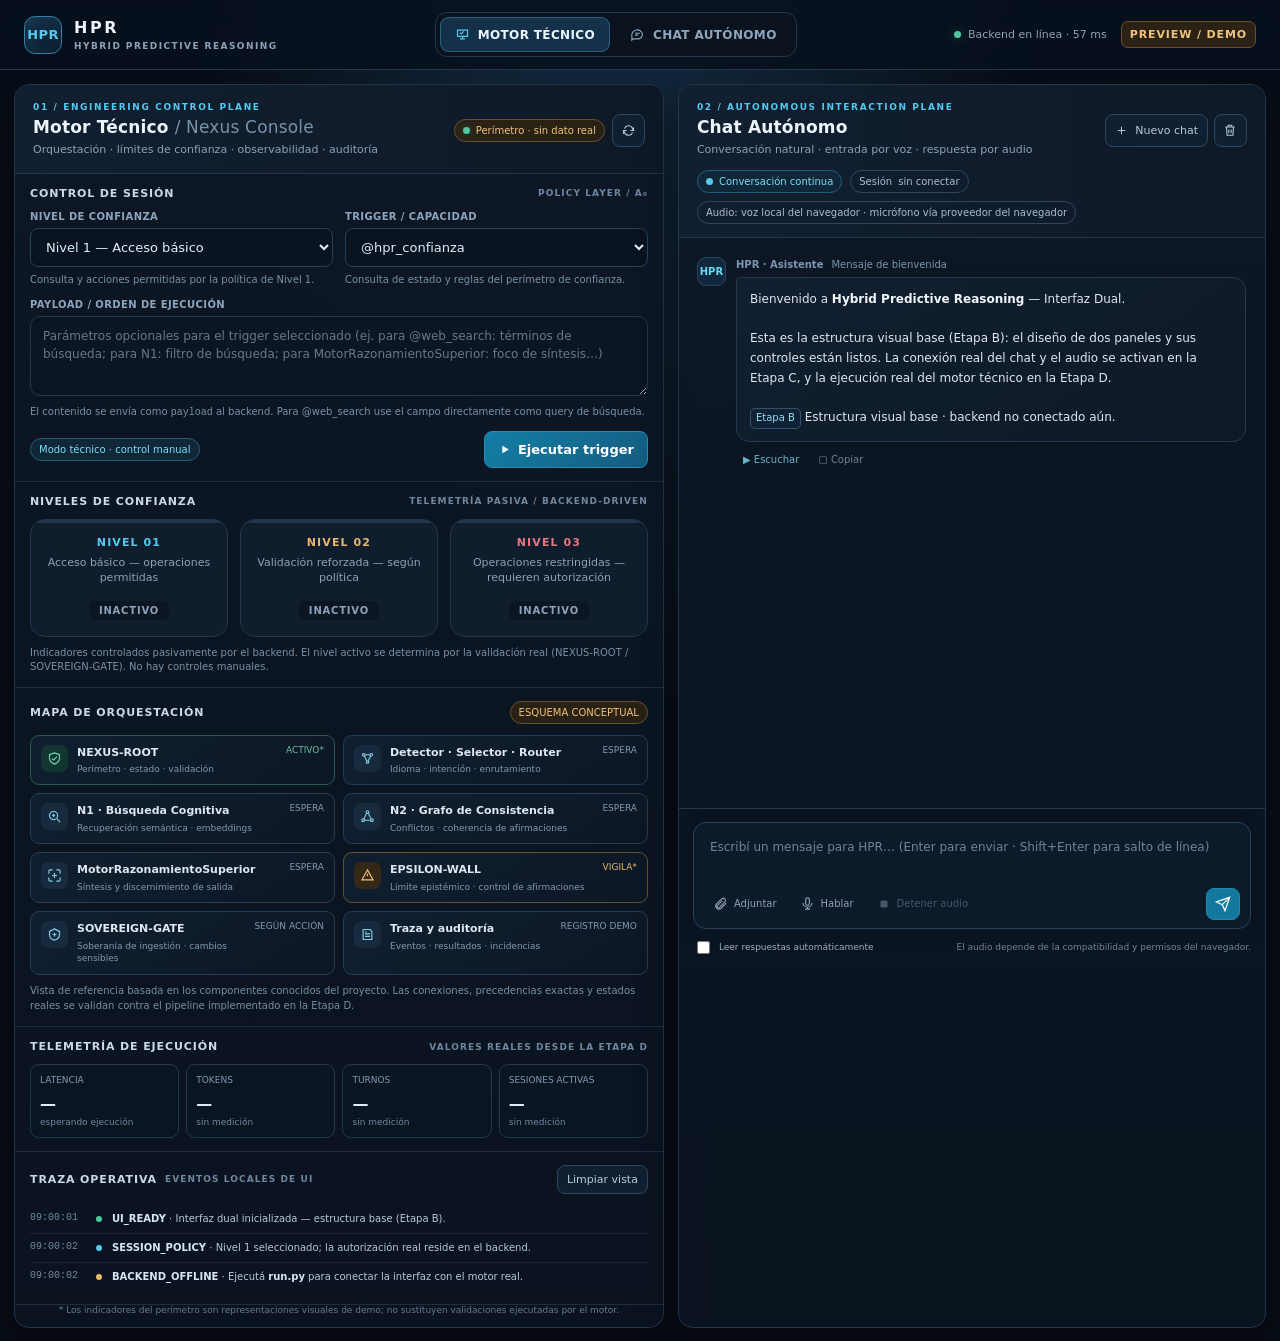
==== commit 268c40eb: "fix(ui): render honesto del estado no_disponible de @web_search (Compuerta 2, #3/#5) - app.js: la ra" ====
--- a/HPR/src/web_ui/index.html
+++ b/HPR/src/web_ui/index.html
@@ -116,6 +116,6 @@
   </main>
 </div>
 <div class="toast" id="toast" role="status"></div>
-<script src="app.js?v=2" defer></script>
+<script src="app.js?v=3" defer></script>
 </body>
 </html>
